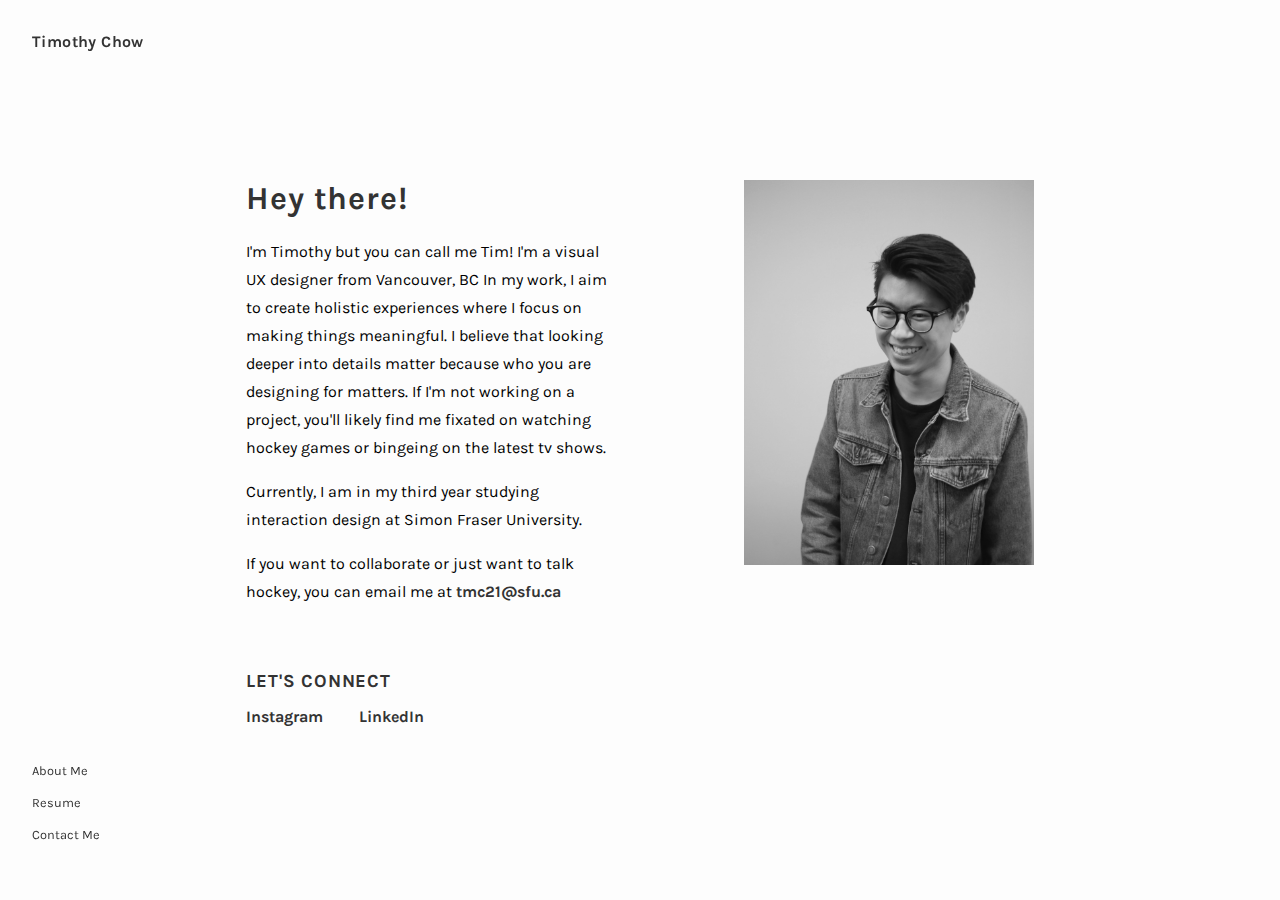
==== public_html/about.html @ 5d7c5bdd "Merge branch 'About'" ====
<!DOCTYPE html>
<html lang="en">

<head>
    <meta charset="utf-8">
    <meta name="viewport" content="width=device-width, initial-scale=1">
    <link rel="stylesheet" href="css/normalize.css">
    <link rel="stylesheet" href="css/main.css">
    <link rel="stylesheet" href="css/grids.css">
    <title>Timothy Chow</title>

    <script src="https://ajax.googleapis.com/ajax/libs/jquery/3.3.1/jquery.min.js"></script>
    <script src="js/smoothScroll.js"></script>
</head>

<body>
    <div id="home"></div>
    <nav>
        <div class="logo-container">
            <a href="index.html">
                <h1>Timothy Chow</h1>
            </a>
        </div>
        <div class="nav-container" id="myNav">
            <div class="hamburger" onclick="myFunction()">
                <div class="ham-bar1"></div>
                <div class="ham-bar2"></div>
                <div class="ham-bar3"></div>
            </div>
            <ul>
                <li><a href="about.html">About Me</a></li>
                <li><a href="pdf/Resume.pdf">Resume</a></li>
                <li><a href="mailto:tmc21@sfu.ca">Contact Me</a></li>
            </ul>
        </div>
    </nav>
    <div id="about">
        <div class="content-container">
            <div class="content">
                <div class="grid-container">
                    <div class="grid-col-1of2 about-bio">
                        <h1>Hey there!</h1>
                        <p> I'm Timothy but you can call me Tim! I'm a visual UX designer from Vancouver, BC In my work, I aim to create holistic experiences where I focus on making things meaningful. I believe that looking deeper into details matter because who you are designing for matters. If I'm not working on a project, you'll likely find me fixated on watching hockey games or bingeing on the latest tv shows.</p>
                        <p>Currently, I am in my third year studying interaction design at Simon Fraser University.</p>
                        <p>If you want to collaborate or just want to talk hockey, you can email me at <a href="mailto:tmc21@sfu.ca">tmc21@sfu.ca</a></p>
                        <div id="connect">
                            <h2>Let's Connect</h2>
                            <a class="connect-links" href="https://www.instagram.com/timothy.ch0w/">Instagram</a>
                            <a class="connect-links" href="https://www.linkedin.com/in/timothy-chow-9a754115b/">LinkedIn</a>
                        </div>
                    </div>
                    <div class="grid-col-1of2">
                        <img src="img/tim.jpg">
                    </div>
                </div>
            </div>
        </div>
    </div>
</body>
</html>
---- public_html/css/main.css ----
@import url('https://fonts.googleapis.com/css?family=Karla:400,400i,700,700i');

* {
    font-family: "Karla", sans-serif;
    box-sizing: border-box;
}

::selection {
    background: #ffff66;
}

html,
body {
    height: 100%;
    width: 100%;
}

body {
    margin: 0;
    padding: 0;
    background-color: #fdfdfd;
}

.logo-container {
    position: fixed;
}

.logo-container a {
    text-decoration: none;
}

.logo-container h1 {
    display: block;
    text-align: left;
    margin-left: 2rem;
    margin-top: 2rem;
    color: #333;
    font-size: 1rem;
    font-weight: 700;
    transition: all 0.3s ease-in-out;
}

nav ul {
    position: fixed;
    left: 2rem;
    top: 83%;
    list-style-type: none;
    margin: 0;
    padding: 0;
    overflow: hidden;
    text-align: left;
}

nav li a {
    font-size: 0.8rem;
    margin-top: 1rem;
    display: inline-block;
    color: #333;
    text-decoration: none;
    font-weight: 400;
    transition: all 0.3s ease-in-out;
    border-bottom: 1px solid #fdfdfd;
}

nav li a:hover {
    background-color: #ffff66;
}

.content-container {
    padding-left: 2rem;
    padding-right: 2rem;
    padding-bottom: 2rem;
    min-height: 100%;
}

.content {
    width: 50%;
    margin: auto;
}

h1 {
    color: #333;
    letter-spacing: 0.025em;
    font-size: 2rem;
    font-weight: 700;
    margin-left: auto;
    margin-right: auto;
    width: 100%;
    text-align: center;
}

h2 {
    color: #333;
    letter-spacing: 0.05rem;
    font-size: 1.15rem;
    font-weight: 700;
    text-transform: uppercase;
    text-align: center;
}

h3 {
    color: #333;
    letter-spacing: 0.05rem;
    font-size: 0.85rem;
    font-weight: 700;
    text-transform: uppercase;
}

p {
    line-height: 1.75rem;
}

img {
    width: 100%;
}

#intro {
    background: #fdfdfd;
    height: 100vh;
}

#intro h1 {
    background: #fdfdfd;
    position: relative;
    top: 40%;
    margin-bottom: 0.5rem;
}

#intro h2 {
    color: #333;
    font-size: 1rem;
    font-weight: 400;
    width: 100%;
    margin: auto;
    line-height: 2rem;
    position: relative;
    top: 40%;
}

ul.project-list {
    list-style: none;
    margin: auto;
    padding: 0;
    text-align: center;
}

ul.project-list li {
    display: inline-block;
    position: relative;
    margin-top: 25vh;
    margin-bottom: 25vh;
}

ul.project-list li img {
    width: 100%;
    display: block;
}

span.text-content h2 {
    font-size: 2rem;
    color: #fdfdfd;
    text-transform: none;
}

span.text-content p {
    font-size: 1rem;
    color: #fdfdfd;
    margin: auto;
    font-weight: 400;
}

span.text-content h2,
span.text-content p {
    text-align: center;
    vertical-align: middle;
}

span.text-content {
    background: rgba(0, 0, 0, 0.5);
    color: white;
    cursor: pointer;
    transform: translate(-50%, -50%);
    left: 50%;
    top: 50%;
    width: 100%;
    height: 100%;
    position: absolute;
    opacity: 0;
    -webkit-transition: opacity 300ms;
    -moz-transition: opacity 300ms;
    -o-transition: opacity 300ms;
    transition: opacity 300ms;
}

ul.project-list li:hover span.text-content {
    opacity: 1;
}

ul.project-list li:nth-child(1) > a:nth-child(1) > .text-content:nth-child(2) > h2:nth-child(1) {
    position: relative;
    top: 35%;
}

ul.project-list li:nth-child(1) > a:nth-child(1) > .text-content:nth-child(2) > p:nth-child(2) {
    position: relative;
    top: 35%;
}

ul.project-list li:nth-child(2) > a:nth-child(1) > .text-content:nth-child(2) > h2:nth-child(1) {
    position: relative;
    top: 35%;
}

ul.project-list li:nth-child(2) > a:nth-child(1) > .text-content:nth-child(2) > p:nth-child(2) {
    position: relative;
    top: 35%;
}

ul.project-list li:nth-child(3) > a:nth-child(1) > .text-content:nth-child(2) > h2:nth-child(1) {
    position: relative;
    top: 35%;
}

ul.project-list li:nth-child(3) > a:nth-child(1) > .text-content:nth-child(2) > p:nth-child(2) {
    position: relative;
    top: 35%;
}

ul.project-list li:nth-child(4) > a:nth-child(1) > .text-content:nth-child(2) > h2:nth-child(1) {
    position: relative;
    top: 35%;
}

ul.project-list li:nth-child(5) > a:nth-child(1) > .text-content:nth-child(2) > p:nth-child(2) {
    position: relative;
    top: 35%;
}

ul.project-list li:nth-child(5) > a:nth-child(1) > .text-content:nth-child(2) > h2:nth-child(1) {
    position: relative;
    top: 35%;
}

ul.project-list li:nth-child(4) > a:nth-child(1) > .text-content:nth-child(2) > p:nth-child(2) {
    position: relative;
    top: 35%;
}

.opening-statement {
    height: 100vh;
    text-align: center;
}

.opening-statement h1, .opening-statement h2, .opening-statement p{
    position: relative;
    top:40%;
}

.opening-statement h2 {
    font-weight: 400;
}

.section-element {
    padding-bottom: 4rem;
}

.section-element h2 {
    text-align: left;
}

.supplemental-pdf {
    padding-top: 1rem;
    padding-bottom: 3rem;
}

.supplemental-pdf a {
    font-size: 0.85rem;
    text-transform: uppercase;
    text-decoration: none;
    font-weight: 700;
    color: #333;
    transition: all 0.3s ease-in-out;
}

.supplemental-pdf a:hover {
    background-color: #FFFF66;
}

.project-content img {
    width: 100%;
}

.project-content p {
    line-height: 1.5rem;
    font-size: 0.9rem;
}

.project-content ol {
    list-style: none;
    margin: 0;
    padding: 0;
}

.project-content span {
    position: absolute;
    margin-top:0.5rem;
    font-size: 3em;
    font-weight: 700;
    background-color: #ffff66;
}

.project-content li {
    font-size: 1.2rem;
    font-weight: 700;
    padding-top: 1rem;
    padding-bottom: 1rem;
}

.project-content li p {
    font-size: 2rem;
    margin-left: 6rem;
    line-height: 3rem;
    margin-top: 0;
}

.photographvr-img {
    width: 100%;
}

.photographvr-img figure {
    margin: 0;
    padding: 2rem 0;
}

.photographvr-img figcaption {
    text-align: center;
    font-size: 0.8rem;
    font-style: italic;
}

.photographvr-img2 {
    width: 60%;
    margin: auto;
    padding-bottom: 1rem;
}

#about {
    padding-top: 20vh;
    height: 50vh;
}
.video-right video {
    float: right;
    box-shadow: 0px 10px 40px #AAA;
    margin-right: 4rem;
}

#about h1 {
    text-align: left;
    margin-top: 0;
}

#about h2 {
    text-align: left;
}

#about a {
    text-decoration: none;
    font-weight: 700;
    color: #333;
    transition: all 0.3s ease-in-out;
}

#about a:hover {
    background-color: #ffff66;
}

#about > .content-container > .content {
    width: 70%;
}

#about .grid-col-1of2 {
    padding-left: 2rem;
    padding-right: 2rem;
}

#about img {
    float: right;
    width: 80%;
}

.about-bio {}

#connect {
    padding-top: 2rem;
}

a.connect-links {
    display: inline-block;
    margin-right: 2rem;
}

.video-left video {
    box-shadow: 0px 10px 40px #AAA;
    margin-left: 4rem;
}
---- public_html/css/grids.css ----
.grid-container {
    display: flex;
}

.grid-col-1of2 {
    margin: 0;
    width: 50%;
}

.grid-col-1of3 {
    margin: 0;
    width: 33.333333%;
}
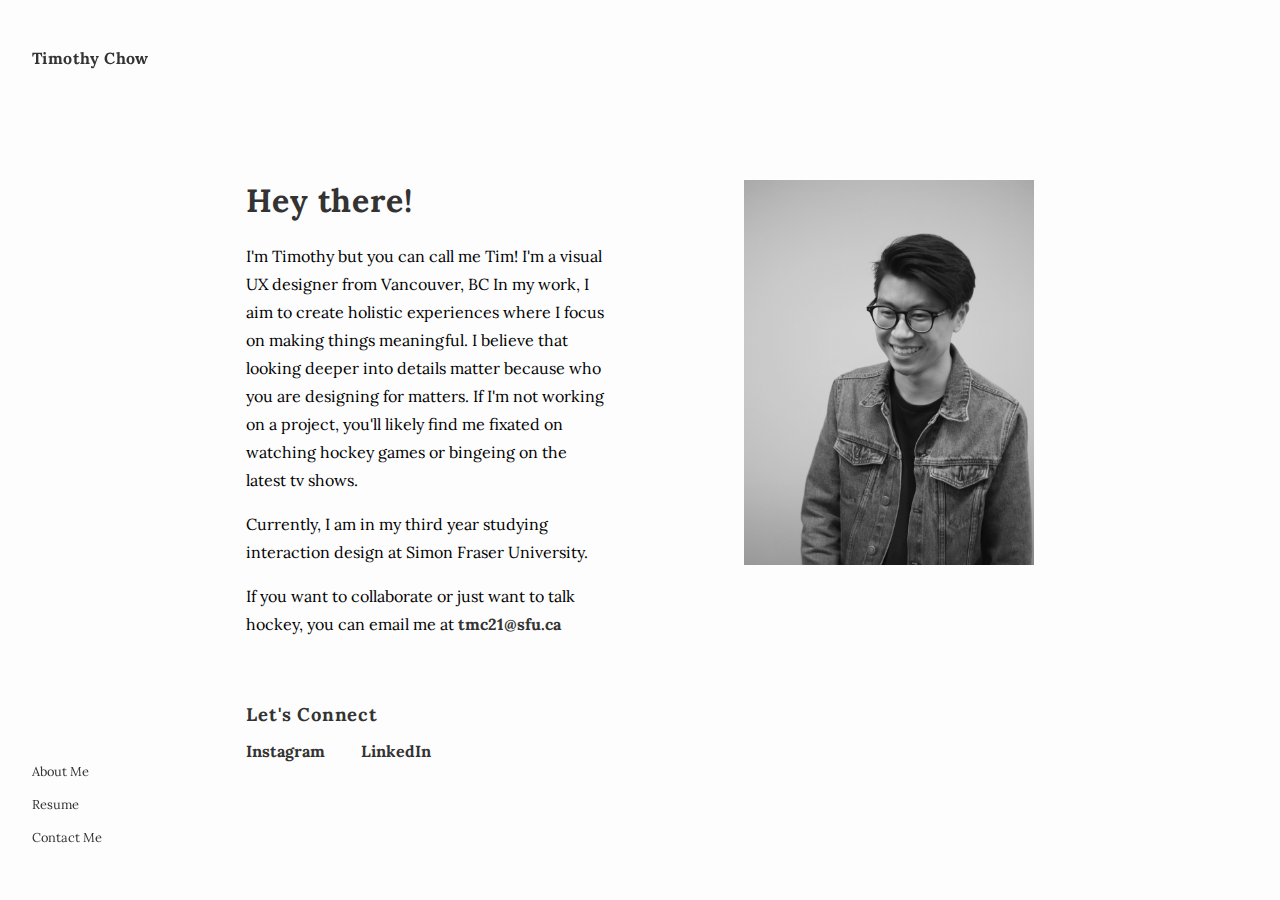
==== commit 00c2f423: "Hamburger and About grid" ====
--- a/public_html/about.html
+++ b/public_html/about.html
@@ -11,6 +11,7 @@
 
     <script src="https://ajax.googleapis.com/ajax/libs/jquery/3.3.1/jquery.min.js"></script>
     <script src="js/smoothScroll.js"></script>
+    <script src="js/hamburger.js"></script>
 </head>
 
 <body>
@@ -22,7 +23,7 @@
             </a>
         </div>
         <div class="nav-container" id="myNav">
-            <div class="hamburger" onclick="myFunction()">
+            <div id ="myAbout" class="hamburger" onclick="myFunction()">
                 <div class="ham-bar1"></div>
                 <div class="ham-bar2"></div>
                 <div class="ham-bar3"></div>
--- a/public_html/css/main.css
+++ b/public_html/css/main.css
@@ -1,7 +1,8 @@
-@import url('https://fonts.googleapis.com/css?family=Karla:400,400i,700,700i');
+/*@import url('https://fonts.googleapis.com/css?family=Karla:400,400i,700,700i');*/
+@import url('https://fonts.googleapis.com/css?family=Lora');
 
 * {
-    font-family: "Karla", sans-serif;
+    font-family: "Lora", sans-serif;
     box-sizing: border-box;
 }
 
@@ -23,6 +24,9 @@
 
 .logo-container {
     position: fixed;
+    top: 0%;
+    z-index: 1;
+    margin-left: 2rem;
 }
 
 .logo-container a {
@@ -32,8 +36,8 @@
 .logo-container h1 {
     display: block;
     text-align: left;
-    margin-left: 2rem;
-    margin-top: 2rem;
+    margin-top: 3rem;
+    margin-bottom:2rem;
     color: #333;
     font-size: 1rem;
     font-weight: 700;
@@ -49,6 +53,7 @@
     padding: 0;
     overflow: hidden;
     text-align: left;
+    z-index: 1;
 }
 
 nav li a {
@@ -59,11 +64,38 @@
     text-decoration: none;
     font-weight: 400;
     transition: all 0.3s ease-in-out;
-    border-bottom: 1px solid #fdfdfd;
 }
 
 nav li a:hover {
     background-color: #ffff66;
+}
+
+.ham-bar1,
+.ham-bar2,
+.ham-bar3 {
+    width: 35px;
+    height: 5px;
+    background-color: #333;
+    margin: 6px 0;
+    transition: 0.4s;
+}
+
+.nav-container.responsive .ham-bar1 {
+    -webkit-transform: rotate(-45deg) translate(-9px, 50px);
+    transform: rotate(-45deg) translate(-9px, 6px);
+}
+
+.nav-container.responsive .ham-bar2 {
+    opacity: 0;
+}
+
+.nav-container.responsive .ham-bar3 {
+    -webkit-transform: rotate(45deg) translate(-8px, -8px);
+    transform: rotate(45deg) translate(-8px, -8px);
+}
+
+.hamburger {
+    display: none;
 }
 
 .content-container {
@@ -79,26 +111,27 @@
 }
 
 h1 {
+/*    font-family: 'Lora';*/
     color: #333;
     letter-spacing: 0.025em;
     font-size: 2rem;
     font-weight: 700;
     margin-left: auto;
     margin-right: auto;
-    width: 100%;
     text-align: center;
 }
 
 h2 {
+/*    font-family: 'Lora';*/
     color: #333;
     letter-spacing: 0.05rem;
     font-size: 1.15rem;
     font-weight: 700;
-    text-transform: uppercase;
     text-align: center;
 }
 
 h3 {
+/*    font-family: 'Lora';*/
     color: #333;
     letter-spacing: 0.05rem;
     font-size: 0.85rem;
@@ -147,8 +180,8 @@
 ul.project-list li {
     display: inline-block;
     position: relative;
-    margin-top: 25vh;
-    margin-bottom: 25vh;
+    margin-top: 27vh;
+    margin-bottom: 27vh;
 }
 
 ul.project-list li img {
@@ -251,9 +284,11 @@
     text-align: center;
 }
 
-.opening-statement h1, .opening-statement h2, .opening-statement p{
-    position: relative;
-    top:40%;
+.opening-statement h1,
+.opening-statement h2,
+.opening-statement p {
+    position: relative;
+    top: 40%;
 }
 
 .opening-statement h2 {
@@ -280,6 +315,7 @@
     font-weight: 700;
     color: #333;
     transition: all 0.3s ease-in-out;
+    border-bottom: solid 2px;
 }
 
 .supplemental-pdf a:hover {
@@ -303,7 +339,7 @@
 
 .project-content span {
     position: absolute;
-    margin-top:0.5rem;
+    margin-top: 0.5rem;
     font-size: 3em;
     font-weight: 700;
     background-color: #ffff66;
@@ -317,6 +353,7 @@
 }
 
 .project-content li p {
+    font-family: 'Lora';
     font-size: 2rem;
     margin-left: 6rem;
     line-height: 3rem;
@@ -348,10 +385,10 @@
     padding-top: 20vh;
     height: 50vh;
 }
+
 .video-right video {
     float: right;
     box-shadow: 0px 10px 40px #AAA;
-    margin-right: 4rem;
 }
 
 #about h1 {
@@ -401,5 +438,20 @@
 
 .video-left video {
     box-shadow: 0px 10px 40px #AAA;
-    margin-left: 4rem;
-}
+}
+
+.next-project a {
+    text-align: center;
+    width: 100%;
+    left: 50%;
+    margin: auto;
+    display: inline;
+    text-decoration: none;
+    color: #333;
+    font-weight: 700;
+    transition: all 0.3s ease-in-out;
+}
+
+.next-project a:hover {
+    background-color: #ffff66;
+}
--- a/public_html/css/grids.css
+++ b/public_html/css/grids.css
@@ -1,5 +1,6 @@
 .grid-container {
     display: flex;
+    flex-wrap: wrap;
 }
 
 .grid-col-1of2 {
@@ -10,4 +11,251 @@
 .grid-col-1of3 {
     margin: 0;
     width: 33.333333%;
-}+}
+
+@media(max-width:75rem) {
+    .content {
+        width: 66%;
+    }
+
+    .logo-container {
+        width: 100%;
+        padding-left: auto;
+        padding-right: auto;
+    }
+
+    .nav-container ul li {
+        display: none;
+    }
+
+    .nav-container.responsive {
+        height: 100%;
+        background: #fdfdfd;
+        transition: all 0.3s ease-in-out;
+        z-index: 1;
+        position: fixed;
+    }
+    
+    .nav-container.responsive ul {
+        padding-bottom: 100vh;
+        background-color: #fdfdfd;
+    }
+
+    .nav-container.responsive ul li {
+        display: block;
+        margin-top: 2rem;
+    }
+
+    .nav-container.responsive a {
+        transition: all 0.5s ease-in-out;
+        color: #333;
+        font-weight: 400;
+    }
+
+    nav ul {
+        left: 0;
+        top: 10%;
+        width: 100%;
+        margin: auto;
+        text-align: center;
+    }
+    
+    #myAbout {
+        transform: translate(0%, 104%) scale(0.6);
+    }
+
+    .hamburger {
+        position: fixed;
+        right: 5%;
+        display: block;
+        float: right;
+        padding: 0;
+        margin: 0;
+        padding-right: rem;
+        transform: translate(0%, 50%) scale(0.6);
+        z-index: 1;
+    }
+
+    #about img {
+        width: 100%;
+    }
+
+    #about > .content-container > .content {
+        width: 65%;
+    }
+
+    #connect {
+        padding-bottom: 4rem;
+    }
+}
+
+@media(max-width:68.75rem) {
+    #about > .content-container > .content {
+        width: 80%;
+    }
+}
+
+@media(max-width:62.5rem) {
+    .logo-container {
+        background-color: #fdfdfd;
+    }
+}
+
+@media(max-width:60rem) {
+    .content {
+        width: 75%;
+    }
+
+    span.text-content {
+        background: rgba(0, 0, 0, 0);
+        opacity: 1
+    }
+
+    ul.project-list li h2,
+    ul.project-list li p {
+        color: #333;
+    }
+
+    ul.project-list li:nth-child(1) > a:nth-child(1) > .text-content:nth-child(2) > h2:nth-child(1) {
+        position: relative;
+        top: 100%;
+    }
+
+    ul.project-list li:nth-child(1) > a:nth-child(1) > .text-content:nth-child(2) > p:nth-child(2) {
+        position: relative;
+        top: 100%;
+    }
+
+    ul.project-list li:nth-child(2) > a:nth-child(1) > .text-content:nth-child(2) > h2:nth-child(1) {
+        position: relative;
+        top: 100%;
+    }
+
+    ul.project-list li:nth-child(2) > a:nth-child(1) > .text-content:nth-child(2) > p:nth-child(2) {
+        position: relative;
+        top: 100%;
+    }
+
+    ul.project-list li:nth-child(3) > a:nth-child(1) > .text-content:nth-child(2) > h2:nth-child(1) {
+        position: relative;
+        top: 100%;
+    }
+
+    ul.project-list li:nth-child(3) > a:nth-child(1) > .text-content:nth-child(2) > p:nth-child(2) {
+        position: relative;
+        top: 100%;
+    }
+
+    ul.project-list li:nth-child(4) > a:nth-child(1) > .text-content:nth-child(2) > h2:nth-child(1) {
+        position: relative;
+        top: 100%;
+    }
+
+    ul.project-list li:nth-child(4) > a:nth-child(1) > .text-content:nth-child(2) > p:nth-child(2) {
+        position: relative;
+        top: 100%;
+    }
+
+    ul.project-list li:nth-child(5) > a:nth-child(1) > .text-content:nth-child(2) > h2:nth-child(1) {
+        position: relative;
+        top: 100%;
+    }
+
+    ul.project-list li:nth-child(5) > a:nth-child(1) > .text-content:nth-child(2) > p:nth-child(2) {
+        position: relative;
+        top: 100%;
+    }
+
+    .project-content span {
+        font-size: 2em;
+    }
+
+    .project-content li p {
+        font-size: 1.5rem;
+        line-height: 2rem;
+    }
+
+    .video-right video {
+        margin-right: 0rem;
+    }
+
+    .video-left video {
+        margin-left: 0rem;
+    }
+
+    ul.project-list li {
+        margin-top: 40vh;
+        margin-bottom: 40vh;
+    }
+    
+    #about > .content-container > .content {
+        width: 90%;
+    }
+}
+
+@media(max-width:50rem) {
+    .grid-col-1of2 {
+        width: 100%;
+    }
+
+    .video-right video {
+        float: left;
+    }
+
+    .grid-col-1of2 > video,
+    .grid-col-1of2 > video {
+        margin-left: auto;
+        margin-right: auto;
+        width: 53.5%;
+    }
+
+    .flex-item:nth-of-type(1) {
+        order: 2;
+    }
+
+    .flex-item:nth-of-type(2) {
+        order: 1;
+    }
+
+    #about > .content-container > .content {
+        width: 80%;
+    }
+    
+    video {
+        margin-top: 2rem;
+    }
+}
+
+@media(max-width:30rem) {
+    .content {
+        width: 100%;
+    }
+
+    .photographvr-img2 {
+        width: 100%;
+    }
+
+    .project-content span {
+        font-size: 2em;
+    }
+
+    .project-content li p {
+        font-size: 1rem;
+        line-height: 1.5rem;
+    }
+
+    .video-right video,
+    .video-left video {
+        width: 100%;
+    }
+
+    #about > .content-container > .content {
+        width: 100%;
+    }
+
+    #about .grid-col-1of2 {
+        padding: 0;
+    }
+
+
+}
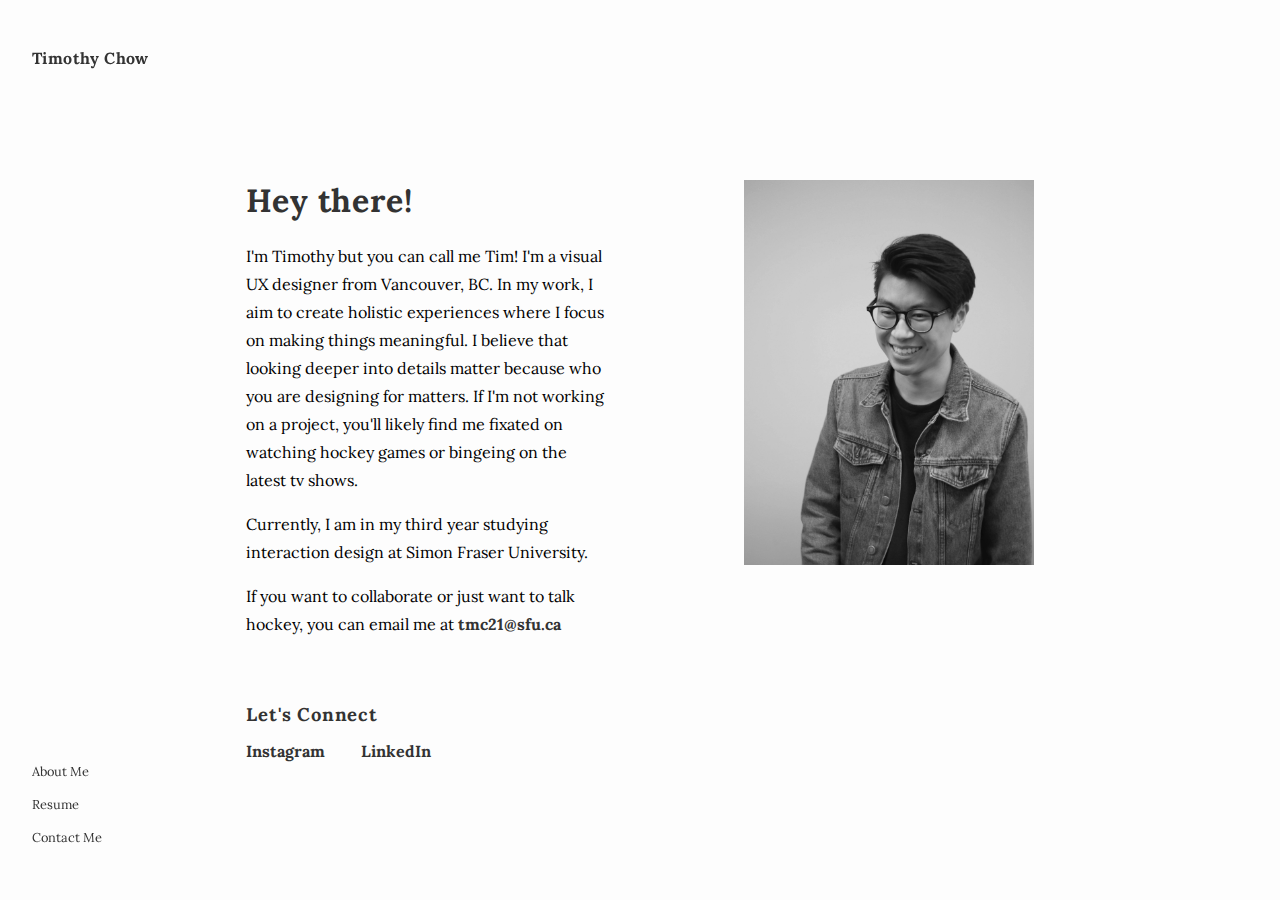
==== commit 5720920f: "Grammar" ====
--- a/public_html/about.html
+++ b/public_html/about.html
@@ -7,7 +7,8 @@
     <link rel="stylesheet" href="css/normalize.css">
     <link rel="stylesheet" href="css/main.css">
     <link rel="stylesheet" href="css/grids.css">
-    <title>Timothy Chow</title>
+    <link rel="icon" type="image/png" href="img/favicon.png">
+    <title>Timothy Chow – Portfolio</title>
 
     <script src="https://ajax.googleapis.com/ajax/libs/jquery/3.3.1/jquery.min.js"></script>
     <script src="js/smoothScroll.js"></script>
@@ -41,7 +42,7 @@
                 <div class="grid-container">
                     <div class="grid-col-1of2 about-bio">
                         <h1>Hey there!</h1>
-                        <p> I'm Timothy but you can call me Tim! I'm a visual UX designer from Vancouver, BC In my work, I aim to create holistic experiences where I focus on making things meaningful. I believe that looking deeper into details matter because who you are designing for matters. If I'm not working on a project, you'll likely find me fixated on watching hockey games or bingeing on the latest tv shows.</p>
+                        <p> I'm Timothy but you can call me Tim! I'm a visual UX designer from Vancouver, BC. In my work, I aim to create holistic experiences where I focus on making things meaningful. I believe that looking deeper into details matter because who you are designing for matters. If I'm not working on a project, you'll likely find me fixated on watching hockey games or bingeing on the latest tv shows.</p>
                         <p>Currently, I am in my third year studying interaction design at Simon Fraser University.</p>
                         <p>If you want to collaborate or just want to talk hockey, you can email me at <a href="mailto:tmc21@sfu.ca">tmc21@sfu.ca</a></p>
                         <div id="connect">
--- a/public_html/css/main.css
+++ b/public_html/css/main.css
@@ -1,4 +1,5 @@
 /*@import url('https://fonts.googleapis.com/css?family=Karla:400,400i,700,700i');*/
+
 @import url('https://fonts.googleapis.com/css?family=Lora');
 
 * {
@@ -10,6 +11,14 @@
     background: #ffff66;
 }
 
+html {
+  overflow: scroll;
+}
+::-webkit-scrollbar {
+    width: 0px;
+    background: transparent; /* make scrollbar transparent */
+}
+
 html,
 body {
     height: 100%;
@@ -20,6 +29,25 @@
     margin: 0;
     padding: 0;
     background-color: #fdfdfd;
+}
+
+.loader {
+    position: fixed;
+    left: 0;
+    top: 0;
+    width: 100vw;
+    height: 100vh;
+    z-index: 9999;
+    background-color: #fdfdfd;
+    opacity: 1;
+}
+
+.loader h1 {
+    text-transform: uppercase;
+    font-size: 1rem;
+    position: relative;
+    top: 50%;
+    letter-spacing: 0.2rem;
 }
 
 .logo-container {
@@ -34,10 +62,10 @@
 }
 
 .logo-container h1 {
-    display: block;
+    display: inline-block;
     text-align: left;
     margin-top: 3rem;
-    margin-bottom:2rem;
+    margin-bottom: 2rem;
     color: #333;
     font-size: 1rem;
     font-weight: 700;
@@ -111,7 +139,7 @@
 }
 
 h1 {
-/*    font-family: 'Lora';*/
+    /*    font-family: 'Lora';*/
     color: #333;
     letter-spacing: 0.025em;
     font-size: 2rem;
@@ -122,7 +150,7 @@
 }
 
 h2 {
-/*    font-family: 'Lora';*/
+    /*    font-family: 'Lora';*/
     color: #333;
     letter-spacing: 0.05rem;
     font-size: 1.15rem;
@@ -131,7 +159,7 @@
 }
 
 h3 {
-/*    font-family: 'Lora';*/
+    /*    font-family: 'Lora';*/
     color: #333;
     letter-spacing: 0.05rem;
     font-size: 0.85rem;
@@ -153,71 +181,74 @@
 }
 
 #intro h1 {
+    font-size: 4rem;
     background: #fdfdfd;
     position: relative;
-    top: 40%;
     margin-bottom: 0.5rem;
 }
 
 #intro h2 {
     color: #333;
-    font-size: 1rem;
+    font-size: 2rem;
     font-weight: 400;
     width: 100%;
     margin: auto;
     line-height: 2rem;
     position: relative;
-    top: 40%;
-}
-
-ul.project-list {
-    list-style: none;
-    margin: auto;
-    padding: 0;
-    text-align: center;
-}
-
-ul.project-list li {
-    display: inline-block;
-    position: relative;
-    margin-top: 27vh;
-    margin-bottom: 27vh;
-}
-
-ul.project-list li img {
-    width: 100%;
-    display: block;
-}
-
-span.text-content h2 {
+}
+
+figure {
+    margin: 0;
+    padding-bottom: 0;
+}
+
+.tint {
+  position: relative;
+  float: left;
+}
+
+.tint:before {
+  content: "";
+  display: block;
+  position: absolute;
+  top: 0;
+  bottom: 0;
+  left: 0;
+  right: 0;
+  background: rgba(0,0,0, 0);
+  transition: all .3s linear;
+}
+
+.tint:hover:before {
+    background: rgba(0,0,0,0.1);
+}
+
+.text-content h2 {
     font-size: 2rem;
     color: #fdfdfd;
     text-transform: none;
 }
 
-span.text-content p {
+.text-content p {
     font-size: 1rem;
     color: #fdfdfd;
     margin: auto;
     font-weight: 400;
 }
 
-span.text-content h2,
-span.text-content p {
+.text-content h2,
+.text-content p {
     text-align: center;
     vertical-align: middle;
-}
-
-span.text-content {
-    background: rgba(0, 0, 0, 0.5);
+    display: none;
+}
+
+.project .text-content {
     color: white;
     cursor: pointer;
-    transform: translate(-50%, -50%);
-    left: 50%;
-    top: 50%;
-    width: 100%;
-    height: 100%;
+    width: 100%;
     position: absolute;
+    top: 37.5%;
     opacity: 0;
     -webkit-transition: opacity 300ms;
     -moz-transition: opacity 300ms;
@@ -225,58 +256,33 @@
     transition: opacity 300ms;
 }
 
-ul.project-list li:hover span.text-content {
+.project:hover .text-content {
     opacity: 1;
 }
 
-ul.project-list li:nth-child(1) > a:nth-child(1) > .text-content:nth-child(2) > h2:nth-child(1) {
-    position: relative;
-    top: 35%;
-}
-
-ul.project-list li:nth-child(1) > a:nth-child(1) > .text-content:nth-child(2) > p:nth-child(2) {
-    position: relative;
-    top: 35%;
-}
-
-ul.project-list li:nth-child(2) > a:nth-child(1) > .text-content:nth-child(2) > h2:nth-child(1) {
-    position: relative;
-    top: 35%;
-}
-
-ul.project-list li:nth-child(2) > a:nth-child(1) > .text-content:nth-child(2) > p:nth-child(2) {
-    position: relative;
-    top: 35%;
-}
-
-ul.project-list li:nth-child(3) > a:nth-child(1) > .text-content:nth-child(2) > h2:nth-child(1) {
-    position: relative;
-    top: 35%;
-}
-
-ul.project-list li:nth-child(3) > a:nth-child(1) > .text-content:nth-child(2) > p:nth-child(2) {
-    position: relative;
-    top: 35%;
-}
-
-ul.project-list li:nth-child(4) > a:nth-child(1) > .text-content:nth-child(2) > h2:nth-child(1) {
-    position: relative;
-    top: 35%;
-}
-
-ul.project-list li:nth-child(5) > a:nth-child(1) > .text-content:nth-child(2) > p:nth-child(2) {
-    position: relative;
-    top: 35%;
-}
-
-ul.project-list li:nth-child(5) > a:nth-child(1) > .text-content:nth-child(2) > h2:nth-child(1) {
-    position: relative;
-    top: 35%;
-}
-
-ul.project-list li:nth-child(4) > a:nth-child(1) > .text-content:nth-child(2) > p:nth-child(2) {
-    position: relative;
-    top: 35%;
+.project a img {
+    margin-bottom: none;
+    padding-bottom: none;
+}
+
+.project a {
+    text-decoration: none;
+}
+
+h2.header {
+    font-size: 7rem;
+    position: absolute;
+    margin: 0;
+    right: -12%;
+    top: 64.5%;
+}
+
+p.subheader {
+    font-size: 1rem;
+    position: absolute;
+    margin: 0;
+    right: -12%;
+    top: 82%;
 }
 
 .opening-statement {
--- a/public_html/css/grids.css
+++ b/public_html/css/grids.css
@@ -11,6 +11,42 @@
 .grid-col-1of3 {
     margin: 0;
     width: 33.333333%;
+}
+
+@media(max-width:93.75rem) {
+    h2.header {
+        right: -20%;
+    }
+    
+    p.subheader {
+        right: -20%;
+    }
+}
+
+@media(max-width:87.5rem) {
+    h2.header {
+        right: -30%;
+        top: 63%;
+        font-size: 6rem;
+    }
+    
+    p.subheader {
+        right: -30%;
+        top: 80.5%;
+    }
+}
+
+@media (max-width:81.25rem) {
+    h2.header {
+        right: -20%;
+        top: 63%;
+        font-size: 5rem;
+    }
+    
+    p.subheader {
+        right: -20%;
+        top: 76%;
+    }
 }
 
 @media(max-width:75rem) {
@@ -35,7 +71,7 @@
         z-index: 1;
         position: fixed;
     }
-    
+
     .nav-container.responsive ul {
         padding-bottom: 100vh;
         background-color: #fdfdfd;
@@ -54,12 +90,12 @@
 
     nav ul {
         left: 0;
-        top: 10%;
+        top: 15%;
         width: 100%;
         margin: auto;
         text-align: center;
     }
-    
+
     #myAbout {
         transform: translate(0%, 104%) scale(0.6);
     }
@@ -75,6 +111,10 @@
         transform: translate(0%, 50%) scale(0.6);
         z-index: 1;
     }
+    
+    #landing .hamburger {
+        transform:translate(0%, 103%) scale(0.6);
+    }
 
     #about img {
         width: 100%;
@@ -82,6 +122,35 @@
 
     #about > .content-container > .content {
         width: 65%;
+    }
+
+    .project .text-content {
+        opacity: 1
+    }
+
+    .text-content h2,
+    .text-content p {
+        color: #333;
+    }
+
+    .project .text-content {
+        position: relative;
+    }
+
+    .tint:hover:before {
+        background: rgba(0, 0, 0, 0);
+    }
+    
+    h2.header {
+        display: none;
+    }
+    
+    p.subheader {
+        display: none;
+    }
+    
+    .text-content h2, .text-content p {
+        display: block;
     }
 
     #connect {
@@ -106,66 +175,6 @@
         width: 75%;
     }
 
-    span.text-content {
-        background: rgba(0, 0, 0, 0);
-        opacity: 1
-    }
-
-    ul.project-list li h2,
-    ul.project-list li p {
-        color: #333;
-    }
-
-    ul.project-list li:nth-child(1) > a:nth-child(1) > .text-content:nth-child(2) > h2:nth-child(1) {
-        position: relative;
-        top: 100%;
-    }
-
-    ul.project-list li:nth-child(1) > a:nth-child(1) > .text-content:nth-child(2) > p:nth-child(2) {
-        position: relative;
-        top: 100%;
-    }
-
-    ul.project-list li:nth-child(2) > a:nth-child(1) > .text-content:nth-child(2) > h2:nth-child(1) {
-        position: relative;
-        top: 100%;
-    }
-
-    ul.project-list li:nth-child(2) > a:nth-child(1) > .text-content:nth-child(2) > p:nth-child(2) {
-        position: relative;
-        top: 100%;
-    }
-
-    ul.project-list li:nth-child(3) > a:nth-child(1) > .text-content:nth-child(2) > h2:nth-child(1) {
-        position: relative;
-        top: 100%;
-    }
-
-    ul.project-list li:nth-child(3) > a:nth-child(1) > .text-content:nth-child(2) > p:nth-child(2) {
-        position: relative;
-        top: 100%;
-    }
-
-    ul.project-list li:nth-child(4) > a:nth-child(1) > .text-content:nth-child(2) > h2:nth-child(1) {
-        position: relative;
-        top: 100%;
-    }
-
-    ul.project-list li:nth-child(4) > a:nth-child(1) > .text-content:nth-child(2) > p:nth-child(2) {
-        position: relative;
-        top: 100%;
-    }
-
-    ul.project-list li:nth-child(5) > a:nth-child(1) > .text-content:nth-child(2) > h2:nth-child(1) {
-        position: relative;
-        top: 100%;
-    }
-
-    ul.project-list li:nth-child(5) > a:nth-child(1) > .text-content:nth-child(2) > p:nth-child(2) {
-        position: relative;
-        top: 100%;
-    }
-
     .project-content span {
         font-size: 2em;
     }
@@ -187,7 +196,7 @@
         margin-top: 40vh;
         margin-bottom: 40vh;
     }
-    
+
     #about > .content-container > .content {
         width: 90%;
     }
@@ -220,7 +229,7 @@
     #about > .content-container > .content {
         width: 80%;
     }
-    
+
     video {
         margin-top: 2rem;
     }
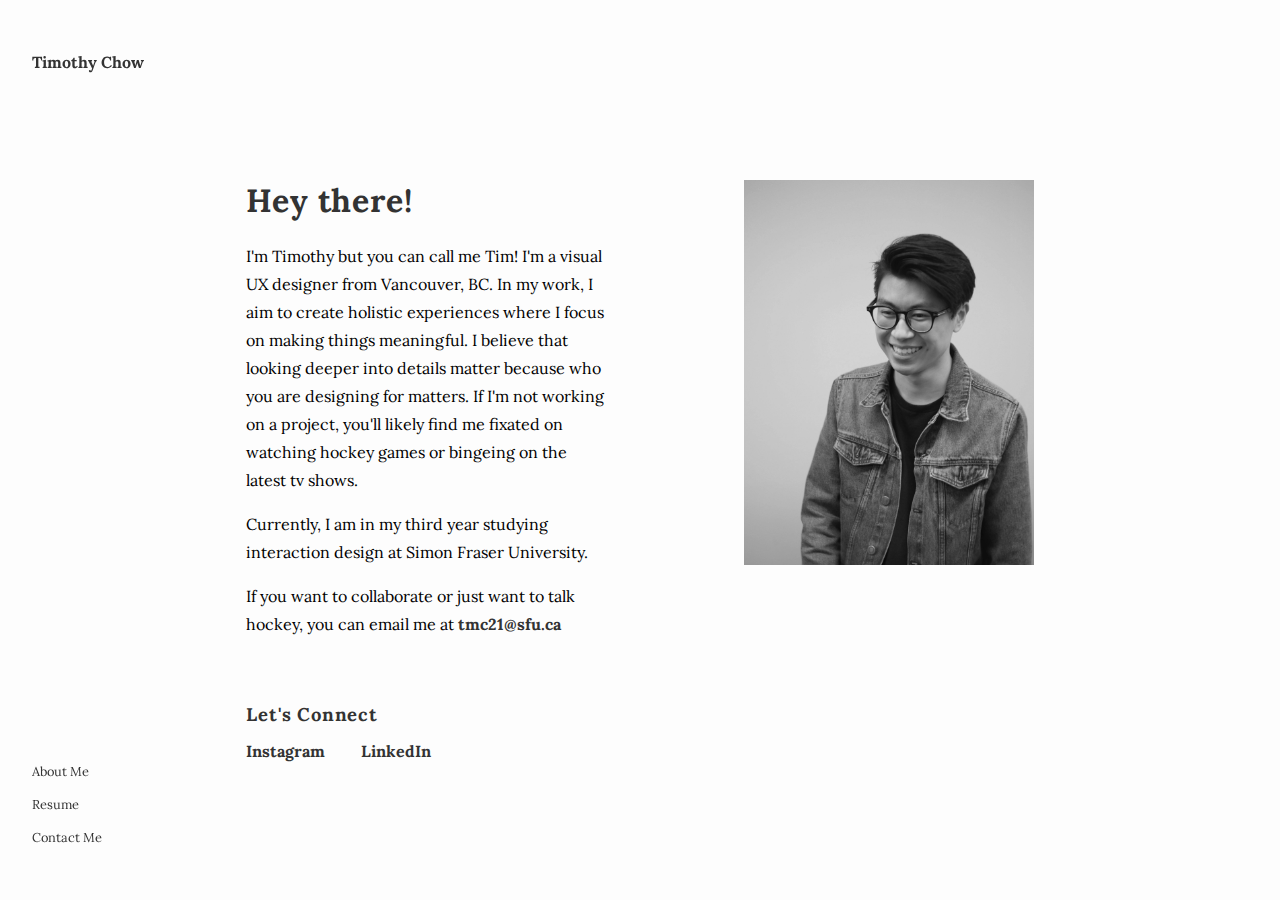
==== commit 9b363628: "Validation" ====
--- a/public_html/about.html
+++ b/public_html/about.html
@@ -8,7 +8,7 @@
     <link rel="stylesheet" href="css/main.css">
     <link rel="stylesheet" href="css/grids.css">
     <link rel="icon" type="image/png" href="img/favicon.png">
-    <title>Timothy Chow – Portfolio</title>
+    <title>About me</title>
 
     <script src="https://ajax.googleapis.com/ajax/libs/jquery/3.3.1/jquery.min.js"></script>
     <script src="js/smoothScroll.js"></script>
@@ -20,7 +20,7 @@
     <nav>
         <div class="logo-container">
             <a href="index.html">
-                <h1>Timothy Chow</h1>
+                <p>Timothy Chow</p>
             </a>
         </div>
         <div class="nav-container" id="myNav">
@@ -52,7 +52,7 @@
                         </div>
                     </div>
                     <div class="grid-col-1of2">
-                        <img src="img/tim.jpg">
+                        <img src="img/tim.jpg" alt="tim">
                     </div>
                 </div>
             </div>
--- a/public_html/css/main.css
+++ b/public_html/css/main.css
@@ -1,5 +1,3 @@
-/*@import url('https://fonts.googleapis.com/css?family=Karla:400,400i,700,700i');*/
-
 @import url('https://fonts.googleapis.com/css?family=Lora');
 
 * {
@@ -12,11 +10,13 @@
 }
 
 html {
-  overflow: scroll;
-}
+    overflow: scroll;
+}
+
 ::-webkit-scrollbar {
     width: 0px;
-    background: transparent; /* make scrollbar transparent */
+    background: transparent;
+    /* make scrollbar transparent */
 }
 
 html,
@@ -54,15 +54,15 @@
     position: fixed;
     top: 0%;
     z-index: 1;
+}
+
+.logo-container a {
+    text-decoration: none;
+}
+
+.logo-container p {
+    display: inline-block;
     margin-left: 2rem;
-}
-
-.logo-container a {
-    text-decoration: none;
-}
-
-.logo-container h1 {
-    display: inline-block;
     text-align: left;
     margin-top: 3rem;
     margin-bottom: 2rem;
@@ -109,8 +109,8 @@
 }
 
 .nav-container.responsive .ham-bar1 {
-    -webkit-transform: rotate(-45deg) translate(-9px, 50px);
-    transform: rotate(-45deg) translate(-9px, 6px);
+    -webkit-transform: rotate(-45deg) translate(-8px, 50px);
+    transform: rotate(-45deg) translate(-8px, 6px);
 }
 
 .nav-container.responsive .ham-bar2 {
@@ -118,8 +118,8 @@
 }
 
 .nav-container.responsive .ham-bar3 {
-    -webkit-transform: rotate(45deg) translate(-8px, -8px);
-    transform: rotate(45deg) translate(-8px, -8px);
+    -webkit-transform: rotate(45deg) translate(-9px, -8px);
+    transform: rotate(45deg) translate(-9px, -8px);
 }
 
 .hamburger {
@@ -139,7 +139,6 @@
 }
 
 h1 {
-    /*    font-family: 'Lora';*/
     color: #333;
     letter-spacing: 0.025em;
     font-size: 2rem;
@@ -150,7 +149,6 @@
 }
 
 h2 {
-    /*    font-family: 'Lora';*/
     color: #333;
     letter-spacing: 0.05rem;
     font-size: 1.15rem;
@@ -159,7 +157,6 @@
 }
 
 h3 {
-    /*    font-family: 'Lora';*/
     color: #333;
     letter-spacing: 0.05rem;
     font-size: 0.85rem;
@@ -180,20 +177,13 @@
     height: 100vh;
 }
 
-#intro h1 {
-    font-size: 4rem;
-    background: #fdfdfd;
-    position: relative;
-    margin-bottom: 0.5rem;
-}
-
 #intro h2 {
     color: #333;
     font-size: 2rem;
     font-weight: 400;
     width: 100%;
     margin: auto;
-    line-height: 2rem;
+    line-height: 2.5rem;
     position: relative;
 }
 
@@ -203,24 +193,24 @@
 }
 
 .tint {
-  position: relative;
-  float: left;
+    position: relative;
+    float: left;
 }
 
 .tint:before {
-  content: "";
-  display: block;
-  position: absolute;
-  top: 0;
-  bottom: 0;
-  left: 0;
-  right: 0;
-  background: rgba(0,0,0, 0);
-  transition: all .3s linear;
+    content: "";
+    display: block;
+    position: absolute;
+    top: 0;
+    bottom: 0;
+    left: 0;
+    right: 0;
+    background: rgba(0, 0, 0, 0);
+    transition: all .3s linear;
 }
 
 .tint:hover:before {
-    background: rgba(0,0,0,0.1);
+    background: rgba(0, 0, 0, 0.1);
 }
 
 .text-content h2 {
@@ -261,8 +251,8 @@
 }
 
 .project a img {
-    margin-bottom: none;
-    padding-bottom: none;
+    margin-bottom: 0;
+    padding-bottom: 0;
 }
 
 .project a {
@@ -461,3 +451,52 @@
 .next-project a:hover {
     background-color: #ffff66;
 }
+
+footer {
+    text-align: center;
+}
+
+footer p {
+    font-weight: 700;
+}
+
+footer a {
+    font-size: 0.85rem;
+    text-transform: uppercase;
+    text-decoration: none;
+    font-weight: 700;
+    color: #333;
+    transition: all 0.3s ease-in-out;
+    border-bottom: solid 2px;
+    margin-left: 1rem;
+    margin-right: 1rem;
+}
+
+footer a:hover {
+    background-color: #FFFF66;
+}
+
+#citations {
+    padding-top: 20vh;
+}
+
+.citations h2 {
+    margin-bottom: 2rem;
+}
+
+.citations a {
+    display: table;
+    margin: auto;
+    text-align: center;
+    text-decoration: none;
+    color: #333;
+    margin-bottom: 3rem;
+    border-bottom: 2px solid #333;
+    text-transform: uppercase;
+    font-size: 0.85rem;
+    transition: all 0.3s ease-in-out;
+}
+
+.citations a:hover {
+    background-color: #ffff66;
+}
--- a/public_html/css/grids.css
+++ b/public_html/css/grids.css
@@ -56,8 +56,6 @@
 
     .logo-container {
         width: 100%;
-        padding-left: auto;
-        padding-right: auto;
     }
 
     .nav-container ul li {
@@ -90,13 +88,17 @@
 
     nav ul {
         left: 0;
-        top: 15%;
+        top: 10%;
         width: 100%;
         margin: auto;
         text-align: center;
     }
 
     #myAbout {
+        transform: translate(0%, 104%) scale(0.6);
+    }
+    
+    #myCitations {
         transform: translate(0%, 104%) scale(0.6);
     }
 
@@ -107,13 +109,16 @@
         float: right;
         padding: 0;
         margin: 0;
-        padding-right: rem;
         transform: translate(0%, 50%) scale(0.6);
         z-index: 1;
     }
     
     #landing .hamburger {
         transform:translate(0%, 103%) scale(0.6);
+    }
+    
+    #citations .hamburger {
+        transform:translate(0%, 62.5%) scale(0.6);
     }
 
     #about img {
@@ -231,7 +236,8 @@
     }
 
     video {
-        margin-top: 2rem;
+        margin-top: 1rem;
+        margin-bottom: 2rem;
     }
 }
 
